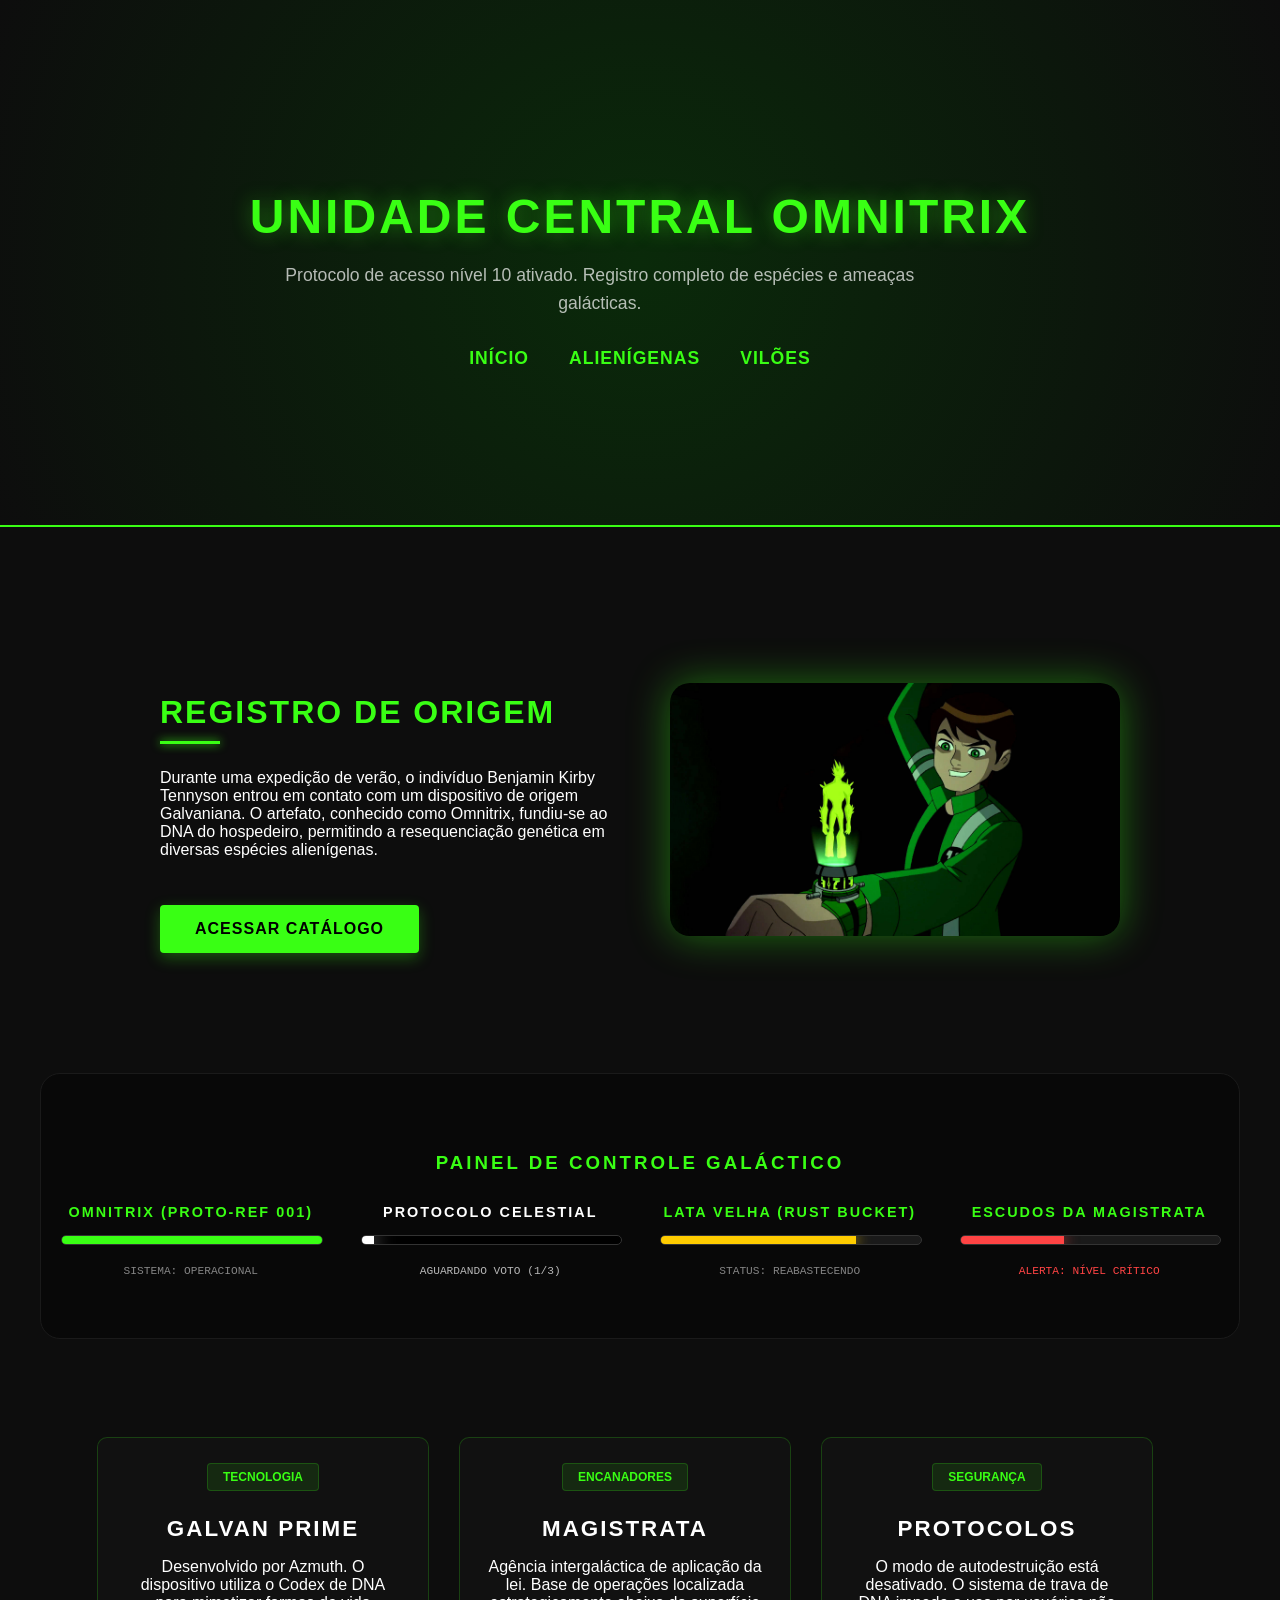
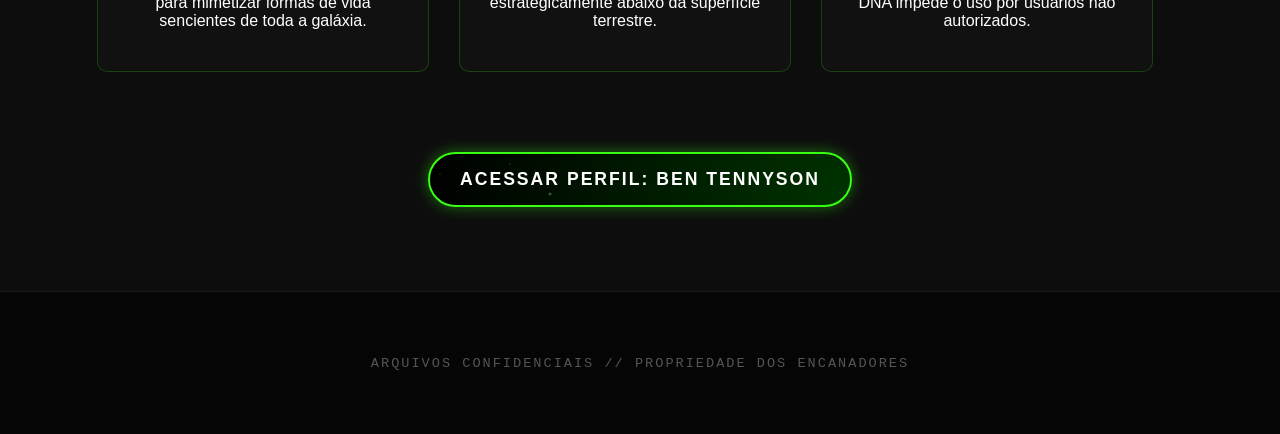
==== index.html @ d4331d09 "first commit" ====
<!DOCTYPE html>
<html lang="pt-BR">

<head>
    <meta charset="UTF-8">
    <meta name="viewport" content="width=device-width, initial-scale=1.0">
    <title>Ben 10 - Base de Dados Oficial</title>
    <link rel="stylesheet" href="estilo.css">
</head>

<body>

    <header class="clean-interface">
        <div class="hero-content">
            <h1>UNIDADE CENTRAL OMNITRIX</h1>
            <p>Protocolo de acesso nível 10 ativado. Registro completo de espécies e ameaças galácticas.</p>

            <nav class="central-nav">
                <a href="index.html">Início</a>
                <a href="aliens.html">Alienígenas</a>
                <a href="viloes.html">Vilões</a>
            </nav>
        </div>
    </header>

    <main>
        <section class="section-split">
            <div class="text-side">
                <h2>REGISTRO DE ORIGEM</h2>
                <div class="divider-verde"></div>
                <p>Durante uma expedição de verão, o indivíduo Benjamin Kirby Tennyson entrou em contato com um
                    dispositivo de origem Galvaniana. O artefato, conhecido como Omnitrix, fundiu-se ao DNA do
                    hospedeiro, permitindo a resequenciação genética em diversas espécies alienígenas.</p>
                <a href="aliens.html" class="btn-omnitrix">ACESSAR CATÁLOGO</a>
            </div>
            <div class="image-side">
                <img src="img/fotos-do-ben-10-dfrk2fyznplocesa.jpg" alt="Registro de Ben Tennyson"
                    class="img-responsive">
            </div>
        </section>

        <section class="status-banner">
            <h3 style="letter-spacing: 3px; margin-bottom: 30px; color: #39ff14;">PAINEL DE CONTROLE GALÁCTICO</h3>

            <div class="tech-grid">
                <div class="tech-item">
                    <span>OMNITRIX (PROTO-REF 001)</span>
                    <div class="energy-bar">
                        <div class="energy-fill" style="width: 100%;"></div>
                    </div>
                    <small>SISTEMA: OPERACIONAL</small>
                </div>

                <div class="tech-item">
                    <span style="color: #fff;">PROTOCOLO CELESTIAL</span>
                    <div class="energy-bar" style="background: #000; border: 1px solid #333;">
                        <div class="energy-fill" style="width: 5%; background: #fff; box-shadow: 0 0 20px #fff;"></div>
                    </div>
                    <small style="color: #fff; opacity: 0.7;">AGUARDANDO VOTO (1/3)</small>
                </div>

                <div class="tech-item">
                    <span>LATA VELHA (RUST BUCKET)</span>
                    <div class="energy-bar">
                        <div class="energy-fill" style="width: 75%; background: #ffcc00; box-shadow: 0 0 15px #ffcc00;">
                        </div>
                    </div>
                    <small>STATUS: REABASTECENDO</small>
                </div>

                <div class="tech-item">
                    <span>ESCUDOS DA MAGISTRATA</span>
                    <div class="energy-bar">
                        <div class="energy-fill" style="width: 40%; background: #ff4444; box-shadow: 0 0 15px #ff4444;">
                        </div>
                    </div>
                    <small style="color: #ff4444;">ALERTA: NÍVEL CRÍTICO</small>
                </div>
            </div>
        </section>

        <br>

        <section class="grid-aliens">
            <div class="card">
                <div class="badge">TECNOLOGIA</div>
                <div class="scanner-line"></div>
                <h3>Galvan Prime</h3>
                <p>Desenvolvido por Azmuth. O dispositivo utiliza o Codex de DNA para mimetizar formas de vida
                    sencientes de toda a galáxia.</p>
            </div>

            <div class="card">
                <div class="badge">ENCANADORES</div>
                <div class="scanner-line"></div>
                <h3>Magistrata</h3>
                <p>Agência intergaláctica de aplicação da lei. Base de operações localizada estrategicamente abaixo da
                    superfície terrestre.</p>
            </div>

            <div class="card">
                <div class="badge">SEGURANÇA</div>
                <div class="scanner-line"></div>
                <h3>Protocolos</h3>
                <p>O modo de autodestruição está desativado. O sistema de trava de DNA impede o uso por usuários não
                    autorizados.</p>
            </div>

            <br>

            <div style="text-align: center; margin-top: 50px;">
                <a href="ben10.html" class="btn-ben-perfil">
                    ACESSAR PERFIL: BEN TENNYSON
                </a>
            </div>
            
        </section>
    </main>

    <footer>
        <p>ARQUIVOS CONFIDENCIAIS // PROPRIEDADE DOS ENCANADORES</p>
    </footer>

</body>

</html>
---- estilo.css ----
/* --- CONFIGURAÇÕES GERAIS --- */
body {
    font-family: 'Segoe UI', Roboto, Arial, sans-serif;
    background-color: #0d0d0d;
    color: #ffffff;
    margin: 0;
    padding: 0;
    overflow-x: hidden;
}

/* --- HEADER CLEAN & CENTRALIZADO --- */
.clean-interface {
    display: flex;
    flex-direction: column;
    align-items: center;
    justify-content: center;
    text-align: center;
    min-height: 45vh;
    padding: 60px 20px;
    background: radial-gradient(circle at center, #0a2a0a 0%, #0d0d0d 100%);
    border-bottom: 2px solid #39ff14;
    margin-bottom: 40px;
}

.clean-interface h1 {
    font-size: 3rem;
    color: #39ff14;
    text-shadow: 0 0 20px rgba(57, 255, 20, 0.4);
    text-transform: uppercase;
    letter-spacing: 3px;
    margin-bottom: 10px;
}

.clean-interface p {
    color: rgba(255, 255, 255, 0.7);
    max-width: 700px;
    font-size: 1.1rem;
    line-height: 1.6;
}

/* --- NAVEGAÇÃO CENTRALIZADA --- */
.central-nav {
    display: flex;
    justify-content: center;
    gap: 40px;
    margin-top: 30px;
}

.central-nav a {
    color: #39ff14;
    text-decoration: none;
    font-weight: bold;
    font-size: 1.1rem;
    text-transform: uppercase;
    letter-spacing: 1px;
    transition: 0.3s ease;
    position: relative;
}

.central-nav a:hover {
    color: #ffffff;
    text-shadow: 0 0 15px #39ff14;
}

.central-nav a::after {
    content: '';
    display: block;
    width: 0;
    height: 2px;
    background: #39ff14;
    position: absolute;
    bottom: -5px;
    left: 0;
    transition: 0.3s;
}

.central-nav a:hover::after {
    width: 100%;
}

/* --- ESTRUTURA PRINCIPAL --- */
main {
    padding: 40px 20px 80px 20px;
    max-width: 1200px;
    margin: 0 auto;
}

.section-split {
    display: flex;
    align-items: center;
    justify-content: center;
    gap: 60px;
    padding: 60px 10%;
    margin-bottom: 60px;
}

.text-side {
    flex: 1;
}

.text-side h2 {
    font-size: 2rem;
    color: #39ff14;
    letter-spacing: 2px;
    text-transform: uppercase;
    margin-bottom: 10px;
}

.divider-verde {
    width: 60px;
    height: 3px;
    background: #39ff14;
    margin-bottom: 25px;
    box-shadow: 0 0 10px #39ff14;
}

.image-side {
    flex: 1;
    display: flex;
    justify-content: center;
}

.img-responsive {
    max-width: 450px;
    width: 100%;
    filter: drop-shadow(0 0 20px rgba(57, 255, 20, 0.4));
    border-radius: 20px;
}

/* --- BOTÕES --- */
.btn-omnitrix {
    display: inline-block;
    padding: 15px 35px;
    background-color: #39ff14;
    color: #000;
    text-decoration: none;
    font-weight: bold;
    border-radius: 4px;
    margin-top: 30px;
    text-transform: uppercase;
    letter-spacing: 1px;
    transition: 0.3s;
    box-shadow: 0 5px 15px rgba(57, 255, 20, 0.3);
}

.btn-omnitrix:hover {
    background-color: #ffffff;
    box-shadow: 0 0 25px #39ff14;
    transform: translateY(-3px);
}

/* --- STATUS BANNER & TECH GRID --- */
.status-banner {
    background-color: #080808;
    padding: 60px 20px;
    text-align: center;
    border: 1px solid #1a1a1a;
    border-radius: 20px;
    margin-bottom: 80px;
}

.tech-grid {
    display: flex;
    flex-wrap: wrap;
    justify-content: center;
    gap: 40px;
    margin-top: 30px;
}

.tech-item {
    flex: 1;
    min-width: 250px;
    max-width: 350px;
}

.tech-item span {
    font-weight: bold;
    font-size: 0.9rem;
    letter-spacing: 2px;
    color: #39ff14;
    display: block;
    margin-bottom: 5px;
}

.tech-item small {
    color: rgba(255, 255, 255, 0.5);
    font-family: 'Courier New', monospace;
    font-size: 0.7rem;
    text-transform: uppercase;
}

.energy-bar {
    width: 100%;
    height: 8px;
    /* Ajustado para ser mais clean na grid */
    background: #1a1a1a;
    margin: 15px auto;
    border-radius: 10px;
    overflow: hidden;
    border: 1px solid #333;
}

.energy-fill {
    width: 100%;
    height: 100%;
    background: #39ff14;
    box-shadow: 0 0 15px #39ff14;
}

/* --- CARDS PADRONIZADOS --- */
.grid-aliens {
    display: flex;
    gap: 30px;
    flex-wrap: wrap;
    justify-content: center;
}

/* Estilo Especial para o Alien X */
.card-alien-x {
    background: radial-gradient(circle, #000 0%, #050a1a 100%) !important;
    border: 1px solid #ffffff33 !important;
    box-shadow: 0 0 20px rgba(255, 255, 255, 0.1) !important;
}

.card-alien-x:hover {
    border-color: #fff !important;
    box-shadow: 0 0 30px rgba(255, 255, 255, 0.4) !important;
}

.white-scan {
    background: #ffffff !important;
    box-shadow: 0 0 15px #ffffff !important;
}

/* Efeito de texto "Glitch" sutil */
.glitch-text {
    color: #fff;
    text-shadow: 2px 2px #00ffff, -2px -2px #ff00ff;
    animation: pulseX 2s infinite;
}

@keyframes pulseX {
    0% { opacity: 1; }
    50% { opacity: 0.7; }
    100% { opacity: 1; }
}


.card {
    background-color: #111;
    border: 1px solid rgba(57, 255, 20, 0.2);
    border-radius: 10px;
    padding: 25px;
    width: 280px;
    text-align: center;
    position: relative;
    overflow: hidden;
    transition: 0.4s cubic-bezier(0.175, 0.885, 0.32, 1.275);
    animation: fadeInCard 0.6s ease-out forwards;
    opacity: 0;
}

.card:hover {
    transform: translateY(-10px);
    border-color: #39ff14;
    box-shadow: 0 15px 35px rgba(57, 255, 20, 0.2);
}

.img-alien {
    width: 100%;
    height: 220px;
    object-fit: contain;
    background-color: rgba(0, 0, 0, 0.4);
    border-radius: 8px;
    margin-bottom: 20px;
    filter: drop-shadow(0 0 8px rgba(57, 255, 20, 0.3));
    transition: 0.3s;
}

.card:hover .img-alien {
    filter: drop-shadow(0 0 15px rgba(57, 255, 20, 0.5));
}

.card h3 {
    margin: 10px 0;
    letter-spacing: 2px;
    font-size: 1.4rem;
    text-transform: uppercase;
}

.badge {
    background: rgba(57, 255, 20, 0.1);
    color: #39ff14;
    font-size: 0.75rem;
    font-weight: bold;
    padding: 6px 15px;
    border-radius: 4px;
    display: inline-block;
    margin-bottom: 15px;
    border: 1px solid rgba(57, 255, 20, 0.2);
}

/* SCANNER DNA */
.scanner-line {
    position: absolute;
    top: -2px;
    left: 0;
    width: 100%;
    height: 3px;
    background: #39ff14;
    box-shadow: 0 0 12px #39ff14;
    opacity: 0;
    z-index: 10;
}

.card:hover .scanner-line {
    opacity: 1;
    animation: scanDNA 2.5s linear infinite;
}

@keyframes scanDNA {
    0% {
        top: 0%;
    }

    100% {
        top: 100%;
    }
}

/* --- VARIANTE VILÕES --- */
.viloes-header {
    background: radial-gradient(circle at center, #2a0a0a 0%, #0d0d0d 100%) !important;
    border-color: #ff0000 !important;
}

.viloes-header h1 {
    color: #ff0000 !important;
    text-shadow: 0 0 20px rgba(255, 0, 0, 0.4) !important;
}

.card-vilao {
    border-color: rgba(255, 0, 0, 0.2) !important;
}

/* --- EFEITO DE INSTABILIDADE AGRESSIVA (GLITCH) --- */

.card-vilao:has(a[href="zskayr.html"]) {
    animation: glitchGhost 3s infinite;
    transition: 0.2s;
    position: relative;
}

@keyframes glitchGhost {
    0%, 100% { 
        opacity: 1; 
        transform: translate(0);
        border-color: rgba(255, 0, 0, 0.3); 
    }
    /* Piscada rápida 1 */
    90% { 
        opacity: 0.7; 
        transform: translate(-2px, 1px);
        border-color: #8c00ff;
        box-shadow: 0 0 20px rgba(140, 0, 255, 0.6);
    }
    /* Piscada rápida 2 (o susto) */
    92% { 
        opacity: 0.2; 
        transform: translate(3px, -1px);
        filter: invert(0.1); /* Dá um susto visual */
    }
    /* Volta ao normal rápido */
    94% { 
        opacity: 0.9; 
        transform: translate(-1px, 2px);
    }
    /* Piscada final */
    96% { 
        opacity: 0.4; 
        border-color: #fff;
    }
}

/* Faz a imagem dentro do card tremer também */
.card-vilao:has(a[href="zskayr.html"]):hover img {
    animation: shakeImage 0.1s infinite;
    filter: grayscale(1) contrast(2); /* Fica sombrio no hover */
}

@keyframes shakeImage {
    0% { transform: translate(0); }
    25% { transform: translate(1px, 1px); }
    50% { transform: translate(-1px, -1px); }
    75% { transform: translate(1px, -1px); }
    100% { transform: translate(-1px, 1px); }
}

.card-vilao:hover {
    border-color: #ff0000 !important;
    box-shadow: 0 15px 35px rgba(255, 0, 0, 0.2) !important;
}

.card-vilao .img-alien {
    filter: drop-shadow(0 0 8px rgba(255, 0, 0, 0.3));
}

.card-vilao:hover .img-alien {
    filter: drop-shadow(0 0 15px rgba(255, 0, 0, 0.5));
}

.red-scan {
    background: #ff0000 !important;
    box-shadow: 0 0 12px #ff0000 !important;
}

.badge-red {
    background: rgba(255, 0, 0, 0.1);
    color: #ff0000;
    border: 1px solid rgba(255, 0, 0, 0.3);
    font-size: 0.75rem;
    padding: 6px 15px;
    border-radius: 4px;
    display: inline-block;
}

/* --- BOTÃO BEN TENNYSON: VERDE GALÁCTICO --- */

.btn-ben-perfil {
    display: inline-block;
    padding: 15px 30px;
    font-size: 1.1rem;
    font-weight: 900;
    color: #fff;
    text-transform: uppercase;
    text-decoration: none;
    letter-spacing: 2px;
    
    /* Fundo que imita o espaço (Preto com Nebulosa Verde) */
    background: radial-gradient(circle at center, #003300 0%, #000000 100%);
    background-size: 200% 200%;
    
    border: 2px solid #39ff14;
    border-radius: 50px;
    position: relative;
    overflow: hidden;
    transition: 0.5s;
    cursor: pointer;
    box-shadow: 0 0 15px rgba(57, 255, 20, 0.4);
    animation: galacticPulse 3s infinite ease-in-out;
}

/* Efeito de Estrelas Verdes dentro do botão */
.btn-ben-perfil::before {
    content: "";
    position: absolute;
    top: 0; left: 0; width: 100%; height: 100%;
    background-image: 
        radial-gradient(1px 1px at 10px 20px, #39ff14, rgba(0,0,0,0)),
        radial-gradient(1.5px 1.5px at 40px 70px, #00ff00, rgba(0,0,0,0)),
        radial-gradient(1px 1px at 80px 10px, #39ff14, rgba(0,0,0,0)),
        radial-gradient(2px 2px at 120px 40px, #fff, rgba(0,0,0,0));
    opacity: 0.4;
    z-index: 1;
}

.btn-ben-perfil:hover {
    transform: scale(1.05);
    background-position: right center;
    box-shadow: 0 0 30px #39ff14, inset 0 0 20px rgba(57, 255, 20, 0.6);
    color: #39ff14;
    border-color: #fff;
}

/* Animação de pulso galáctico */
@keyframes galacticPulse {
    0%, 100% { 
        box-shadow: 0 0 15px rgba(57, 255, 20, 0.4);
        transform: translateY(0);
    }
    50% { 
        box-shadow: 0 0 40px rgba(57, 255, 20, 0.8);
        transform: translateY(-5px);
    }
}

/* ANIMAÇÕES DE CARREGAMENTO */
@keyframes fadeInCard {
    from {
        opacity: 0;
        transform: translateY(30px);
    }

    to {
        opacity: 1;
        transform: translateY(0);
    }
}

.card:nth-child(1) {
    animation-delay: 0.1s;
}

.card:nth-child(2) {
    animation-delay: 0.2s;
}

.card:nth-child(3) {
    animation-delay: 0.3s;
}

.card:nth-child(4) {
    animation-delay: 0.4s;
}

.card:nth-child(5) {
    animation-delay: 0.5s;
}

.card:nth-child(6) {
    animation-delay: 0.6s;
}

/* --- RODAPÉ --- */
footer {
    text-align: center;
    padding: 50px 20px;
    color: #555;
    font-family: 'Courier New', monospace;
    font-size: 0.85rem;
    background-color: #050505;
    border-top: 1px solid #1a1a1a;
    letter-spacing: 2px;
}

/* --- RESPONSIVIDADE --- */
@media (max-width: 768px) {
    .section-split {
        flex-direction: column;
        text-align: center;
        padding: 40px 5%;
    }

    .clean-interface h1 {
        font-size: 2.2rem;
    }

    .central-nav {
        flex-direction: column;
        gap: 15px;
        align-items: center;
    }

    .card {
        width: 90%;
    }

    .tech-item {
        max-width: 100%;
    }
}
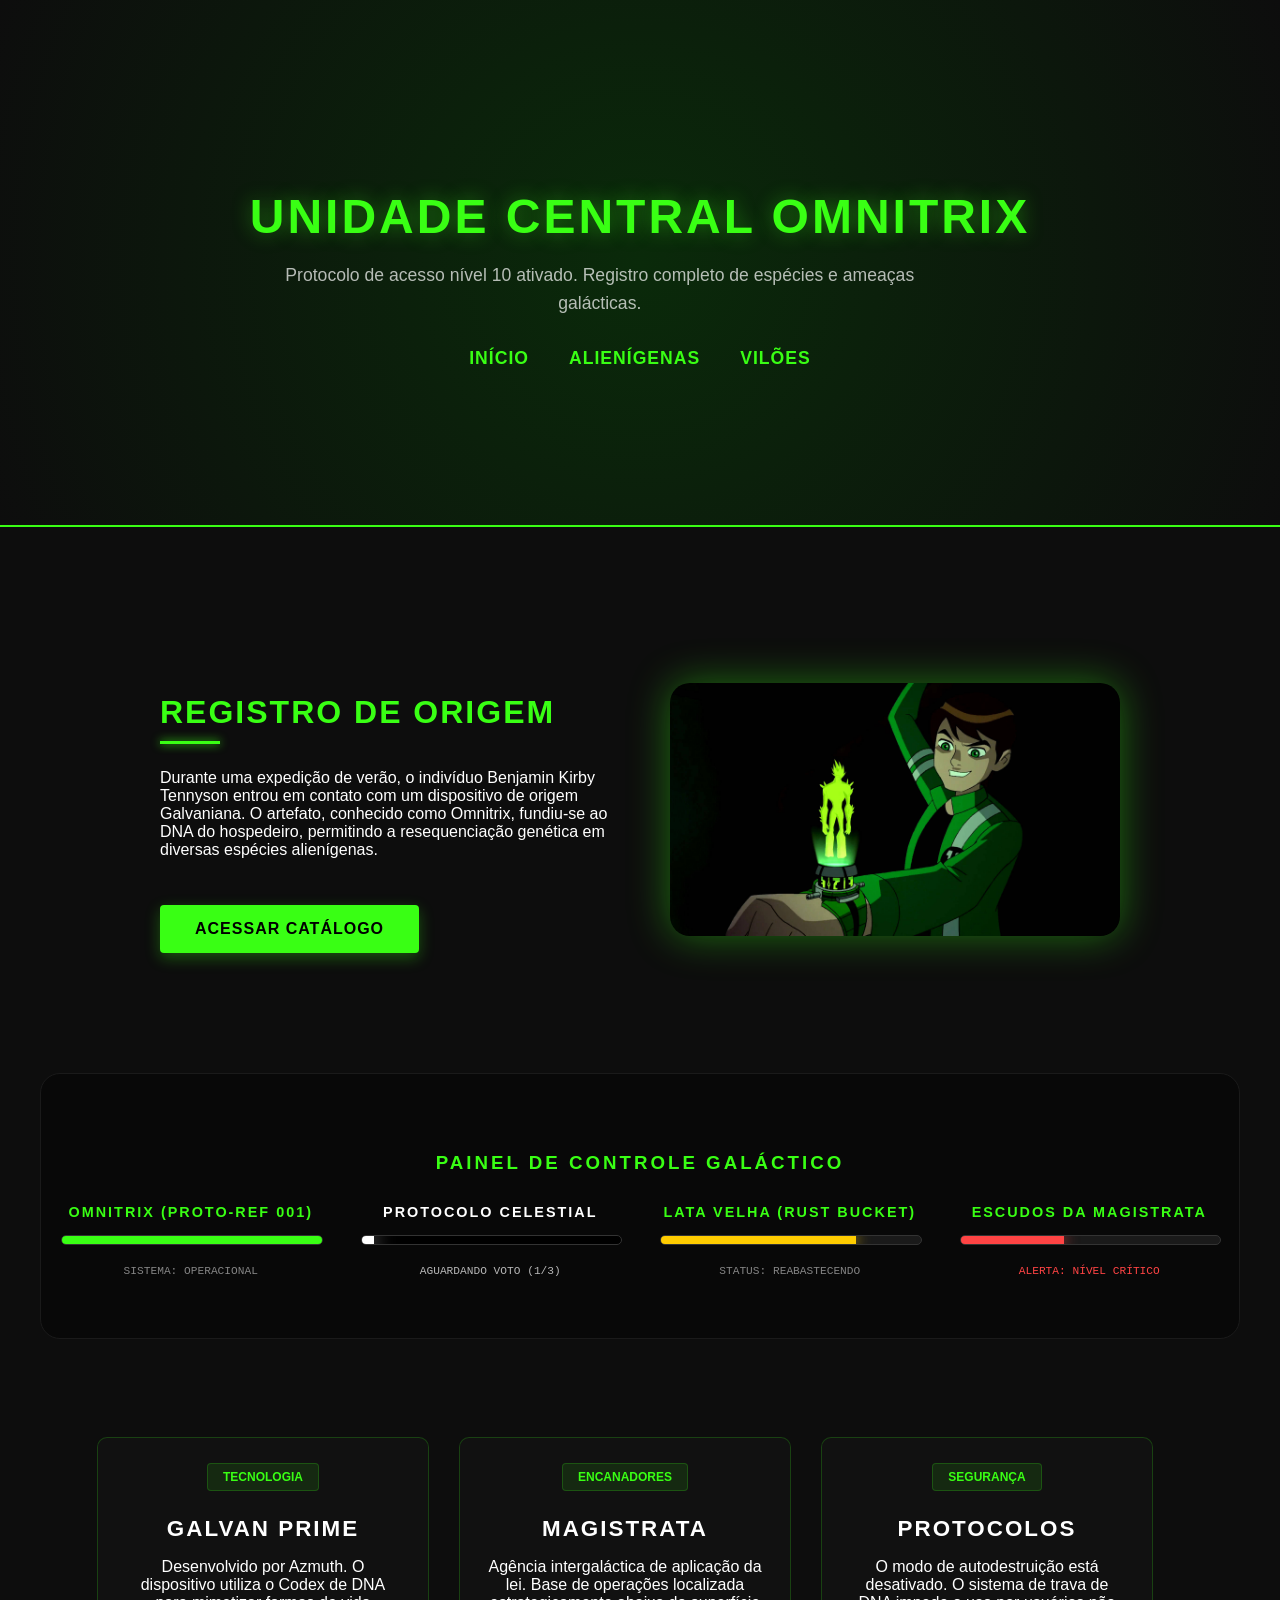
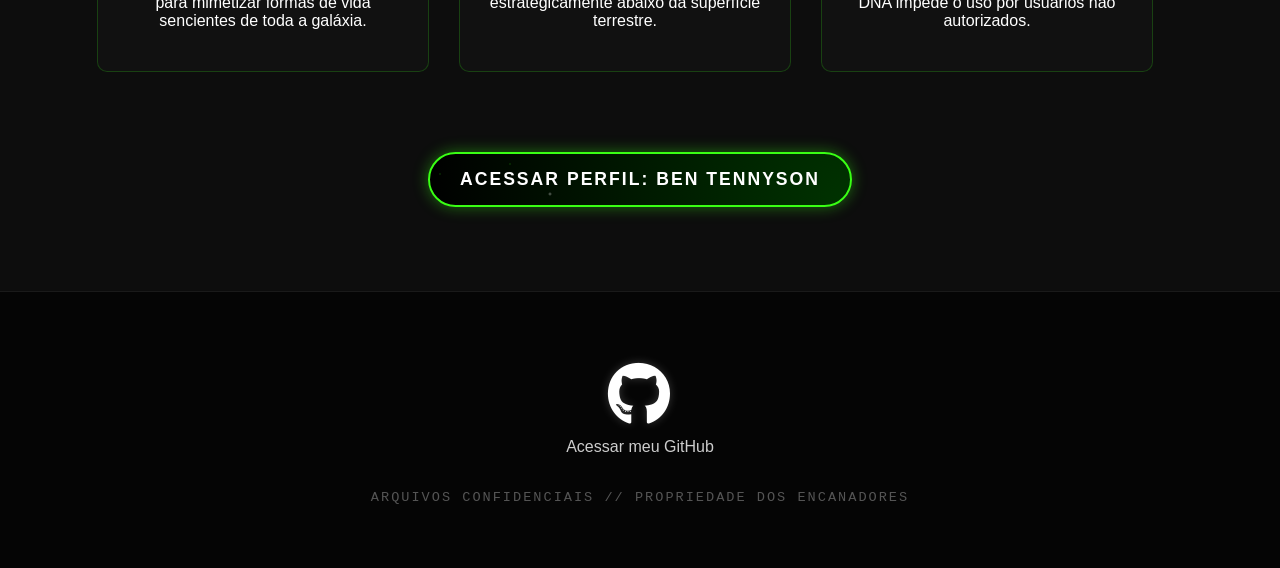
==== commit dce1f996: "complementos" ====
--- a/index.html
+++ b/index.html
@@ -6,6 +6,8 @@
     <meta name="viewport" content="width=device-width, initial-scale=1.0">
     <title>Ben 10 - Base de Dados Oficial</title>
     <link rel="stylesheet" href="estilo.css">
+    <link rel="icon" type="image/png" href="img/favicon.png">
+    <link rel="stylesheet" href="https://cdnjs.cloudflare.com/ajax/libs/font-awesome/6.0.0/css/all.min.css">
 </head>
 
 <body>
@@ -113,11 +115,15 @@
                     ACESSAR PERFIL: BEN TENNYSON
                 </a>
             </div>
-            
+
         </section>
     </main>
 
     <footer>
+        <a href="https://github.com/Bernardo751" target="_blank" rel="noopener noreferrer" class="github-footer-link">
+            <i class="fa-brands fa-github"></i>
+            <span>Acessar meu GitHub</span>
+        </a>
         <p>ARQUIVOS CONFIDENCIAIS // PROPRIEDADE DOS ENCANADORES</p>
     </footer>
 
--- a/estilo.css
+++ b/estilo.css
@@ -472,6 +472,53 @@
     border-color: #fff;
 }
 
+/* --- BOTÃO GITHUB: ÍCONE GRANDE & FONTE NORMAL --- */
+
+.github-footer-link {
+    display: inline-flex;
+    flex-direction: column; /* Coloca o ícone em cima do texto */
+    align-items: center;
+    gap: 12px;
+    text-decoration: none;
+    color: #ffffff;
+    transition: all 0.3s ease;
+    padding: 20px;
+}
+
+/* O Ícone Grande */
+.github-footer-link i {
+    font-size: 4rem; /* Tamanho bem grande para o ícone */
+    color: #fff;
+    filter: drop-shadow(0 0 5px rgba(255, 255, 255, 0.2));
+    transition: 0.3s;
+}
+
+/* Fonte Normal */
+.github-footer-link span {
+    font-family: Arial, sans-serif; /* Fonte limpa e comum */
+    font-size: 1rem;
+    font-weight: normal;
+    letter-spacing: normal;
+    text-transform: none; /* Remove o excesso de letras maiúsculas */
+    opacity: 0.8;
+}
+
+/* Efeito ao passar o mouse */
+.github-footer-link:hover {
+    transform: translateY(-5px);
+}
+
+.github-footer-link:hover i {
+    color: var(--verde-neon); /* Mantém a identidade do Omnitrix no brilho */
+    filter: drop-shadow(0 0 15px var(--verde-neon));
+    transform: scale(1.1);
+}
+
+.github-footer-link:hover span {
+    opacity: 1;
+    color: var(--verde-neon);
+}
+
 /* Animação de pulso galáctico */
 @keyframes galacticPulse {
     0%, 100% { 
